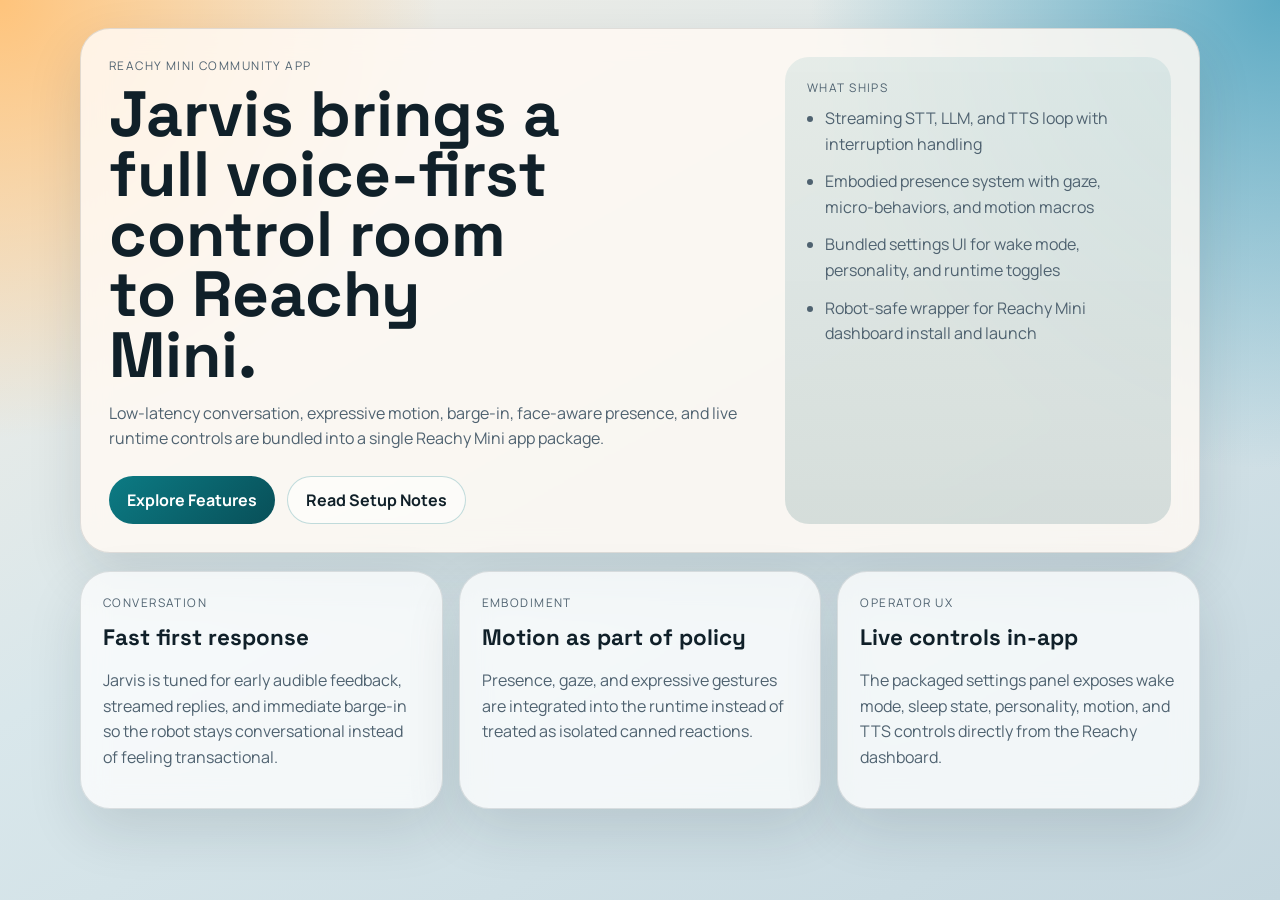
==== index.html @ 248a2935 "Add Reachy Mini app packaging" ====
<!doctype html>
<html lang="en">
<head>
  <meta charset="utf-8" />
  <meta name="viewport" content="width=device-width, initial-scale=1" />
  <title>Jarvis for Reachy Mini</title>
  <link rel="preconnect" href="https://fonts.googleapis.com" />
  <link rel="preconnect" href="https://fonts.gstatic.com" crossorigin />
  <link href="https://fonts.googleapis.com/css2?family=Space+Grotesk:wght@400;500;700&family=Manrope:wght@400;500;700&display=swap" rel="stylesheet" />
  <link rel="stylesheet" href="style.css" />
</head>
<body>
  <main class="page">
    <section class="hero">
      <div class="hero-copy">
        <p class="eyebrow">Reachy Mini Community App</p>
        <h1>Jarvis brings a full voice-first control room to Reachy Mini.</h1>
        <p class="lede">
          Low-latency conversation, expressive motion, barge-in, face-aware presence, and live runtime controls
          are bundled into a single Reachy Mini app package.
        </p>
        <div class="cta-row">
          <a class="button primary" href="#highlights">Explore Features</a>
          <a class="button ghost" href="README.md">Read Setup Notes</a>
        </div>
      </div>
      <div class="hero-card">
        <p class="card-label">What ships</p>
        <ul>
          <li>Streaming STT, LLM, and TTS loop with interruption handling</li>
          <li>Embodied presence system with gaze, micro-behaviors, and motion macros</li>
          <li>Bundled settings UI for wake mode, personality, and runtime toggles</li>
          <li>Robot-safe wrapper for Reachy Mini dashboard install and launch</li>
        </ul>
      </div>
    </section>

    <section id="highlights" class="grid">
      <article class="card">
        <p class="card-label">Conversation</p>
        <h2>Fast first response</h2>
        <p>
          Jarvis is tuned for early audible feedback, streamed replies, and immediate barge-in so the robot stays conversational instead of feeling transactional.
        </p>
      </article>
      <article class="card">
        <p class="card-label">Embodiment</p>
        <h2>Motion as part of policy</h2>
        <p>
          Presence, gaze, and expressive gestures are integrated into the runtime instead of treated as isolated canned reactions.
        </p>
      </article>
      <article class="card">
        <p class="card-label">Operator UX</p>
        <h2>Live controls in-app</h2>
        <p>
          The packaged settings panel exposes wake mode, sleep state, personality, motion, and TTS controls directly from the Reachy dashboard.
        </p>
      </article>
    </section>
  </main>
</body>
</html>
---- style.css ----
:root {
  --ink: #102029;
  --muted: #4f6270;
  --paper: rgba(255, 250, 244, 0.85);
  --panel: rgba(255, 255, 255, 0.74);
  --line: rgba(16, 32, 41, 0.12);
  --accent: #0c7b84;
  --accent-dark: #084f58;
  --glow: #ffbf70;
  --bg:
    radial-gradient(circle at top left, rgba(255, 191, 112, 0.9), transparent 28%),
    radial-gradient(circle at top right, rgba(66, 157, 187, 0.82), transparent 30%),
    linear-gradient(150deg, #f7efe4 0%, #d9e7eb 44%, #c5d7df 100%);
}

* {
  box-sizing: border-box;
}

body {
  margin: 0;
  min-height: 100vh;
  background: var(--bg);
  color: var(--ink);
  font-family: "Manrope", sans-serif;
}

.page {
  width: min(1120px, calc(100vw - 32px));
  margin: 0 auto;
  padding: 28px 0 40px;
}

.hero,
.card {
  border: 1px solid var(--line);
  border-radius: 30px;
  background: var(--paper);
  backdrop-filter: blur(14px);
  box-shadow: 0 22px 55px rgba(16, 32, 41, 0.12);
}

.hero {
  display: grid;
  gap: 20px;
  grid-template-columns: 1.7fr 1fr;
  padding: 28px;
  margin-bottom: 18px;
}

.eyebrow,
.card-label {
  margin: 0 0 10px;
  color: var(--muted);
  text-transform: uppercase;
  letter-spacing: 0.12em;
  font-size: 0.74rem;
}

h1,
h2 {
  margin: 0;
  font-family: "Space Grotesk", sans-serif;
}

h1 {
  font-size: clamp(2.4rem, 5vw, 4.5rem);
  line-height: 0.94;
  max-width: 11ch;
}

h2 {
  font-size: 1.4rem;
  margin-bottom: 10px;
}

.lede,
.card p,
.hero-card li {
  color: var(--muted);
  line-height: 1.6;
}

.hero-card {
  padding: 22px;
  border-radius: 24px;
  background: linear-gradient(180deg, rgba(12, 123, 132, 0.09), rgba(8, 79, 88, 0.15));
}

.hero-card ul {
  margin: 0;
  padding-left: 18px;
}

.hero-card li + li {
  margin-top: 12px;
}

.cta-row {
  display: flex;
  flex-wrap: wrap;
  gap: 12px;
  margin-top: 24px;
}

.button {
  display: inline-flex;
  align-items: center;
  justify-content: center;
  padding: 12px 18px;
  border-radius: 999px;
  text-decoration: none;
  font-weight: 700;
}

.button.primary {
  background: linear-gradient(135deg, var(--accent), var(--accent-dark));
  color: white;
}

.button.ghost {
  border: 1px solid rgba(12, 123, 132, 0.25);
  color: var(--ink);
  background: rgba(255, 255, 255, 0.5);
}

.grid {
  display: grid;
  gap: 16px;
  grid-template-columns: repeat(3, minmax(0, 1fr));
}

.card {
  padding: 22px;
  background: var(--panel);
}

@media (max-width: 860px) {
  .hero,
  .grid {
    grid-template-columns: 1fr;
  }

  .page {
    width: min(100vw - 20px, 100%);
    padding-top: 10px;
  }
}
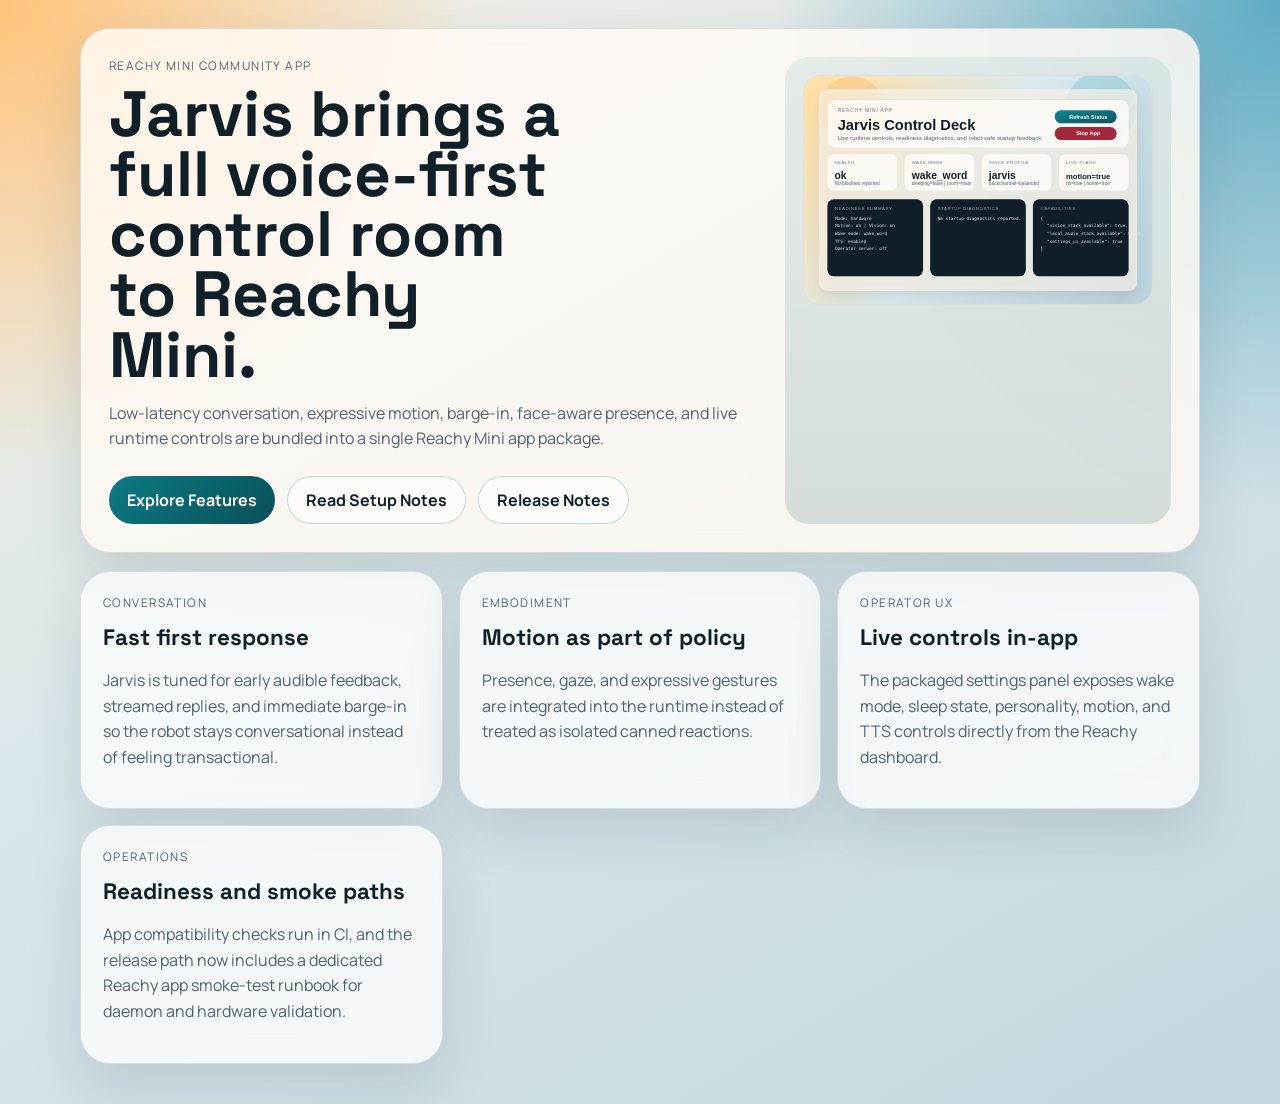
==== commit 2f5979dd: "Improve Reachy app supportability" ====
--- a/index.html
+++ b/index.html
@@ -22,16 +22,11 @@
         <div class="cta-row">
           <a class="button primary" href="#highlights">Explore Features</a>
           <a class="button ghost" href="README.md">Read Setup Notes</a>
+          <a class="button ghost" href="CHANGELOG.md">Release Notes</a>
         </div>
       </div>
       <div class="hero-card">
-        <p class="card-label">What ships</p>
-        <ul>
-          <li>Streaming STT, LLM, and TTS loop with interruption handling</li>
-          <li>Embodied presence system with gaze, micro-behaviors, and motion macros</li>
-          <li>Bundled settings UI for wake mode, personality, and runtime toggles</li>
-          <li>Robot-safe wrapper for Reachy Mini dashboard install and launch</li>
-        </ul>
+        <img class="preview" src="assets/jarvis-control-deck-preview.svg" alt="Jarvis control deck preview" />
       </div>
     </section>
 
@@ -57,6 +52,13 @@
           The packaged settings panel exposes wake mode, sleep state, personality, motion, and TTS controls directly from the Reachy dashboard.
         </p>
       </article>
+      <article class="card">
+        <p class="card-label">Operations</p>
+        <h2>Readiness and smoke paths</h2>
+        <p>
+          App compatibility checks run in CI, and the release path now includes a dedicated Reachy app smoke-test runbook for daemon and hardware validation.
+        </p>
+      </article>
     </section>
   </main>
 </body>
--- a/style.css
+++ b/style.css
@@ -82,18 +82,18 @@
 }
 
 .hero-card {
-  padding: 22px;
+  padding: 18px;
   border-radius: 24px;
   background: linear-gradient(180deg, rgba(12, 123, 132, 0.09), rgba(8, 79, 88, 0.15));
 }
 
-.hero-card ul {
-  margin: 0;
-  padding-left: 18px;
-}
-
-.hero-card li + li {
-  margin-top: 12px;
+.preview {
+  display: block;
+  width: 100%;
+  height: auto;
+  border-radius: 18px;
+  border: 1px solid rgba(16, 32, 41, 0.08);
+  background: rgba(255, 255, 255, 0.42);
 }
 
 .cta-row {
